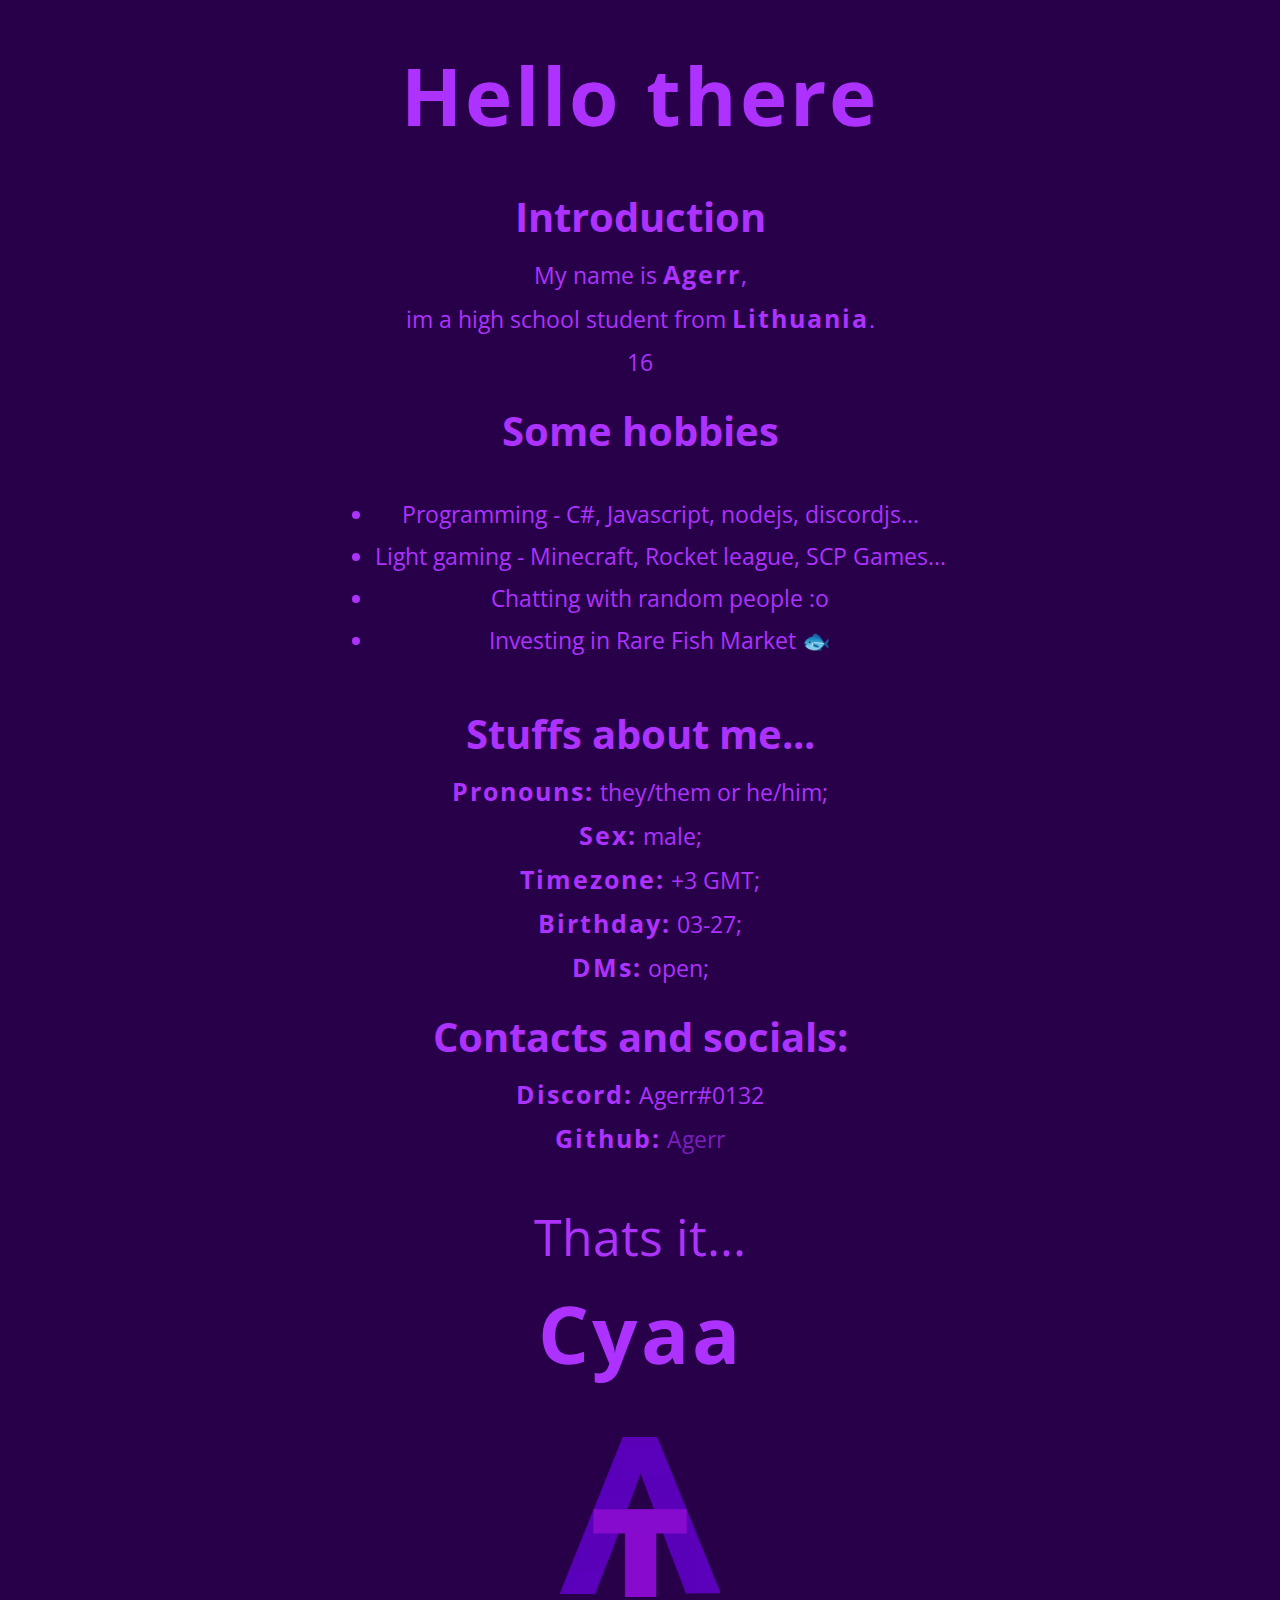
==== agerr/index.html @ 880100b1 "Finished up rest off stuff" ====
<!DOCTYPE html>
<html lang="en">
<head>
    <link rel="stylesheet" href="./styles/styles.css">
    <link rel="stylesheet" href="https://fonts.googleapis.com/css?family=Open+Sans">
    <meta charset="UTF-8">
    <meta http-equiv="X-UA-Compatible" content="IE=edge">
    <meta name="viewport" content="width=device-width, initial-scale=1.0">
    <title>/agerr/</title>
</head>
<body>
    <h1>Hello there</h1>
    <section id="intro">
        <h2>Introduction</h2>
        <p>My name is <b>Agerr</b>,</p>
        <br>
        <p>im a high school student from <b>Lithuania</b>.</p>
        <br>
        <p>16</p>
    </section>
    <section id="hobbies">
        <h2>Some hobbies</h2>
        <ul>
            <li>Programming - C#, Javascript, nodejs, discordjs...</li>
            <li>Light gaming - Minecraft, Rocket league, SCP Games...</li>
            <li>Chatting with random people :o</li>
            <li>Investing in Rare Fish Market 🐟</li>
        </ul>
    </section>
    <section id="info">
        <h2>Stuffs about me...</h2>
        <p> <b>Pronouns:</b> they/them or he/him;</p>
        <br>
        <p> <b>Sex:</b> male;</p>
        <br>
        <p> <b>Timezone:</b> +3 GMT;</p>
        <br>
        <p> <b>Birthday:</b> 03-27;</p>
        <br>
        <p> <b>DMs:</b> open;</p>
    </section>
    <section id="contacts">
        <h2>Contacts and socials:</h2>
        <p> <b>Discord:</b> Agerr#0132</p>
        <br>
        <p> <b>Github:</b> <a href="https://github.com/Agerr">Agerr</a> </p>
        <br>
        <p id="lastp">Thats it...</p>
    </section>
    <h1>Cyaa</h1>
    <img id="logo" src="./images/Logo purple.png" alt="./images/Logo purple.png">
</body>
</html>
---- agerr/styles/styles.css ----
html {
    font-size: 23px;
    font-family: "Open Sans", sans-serif;

    color: #ad32ff;
    background-color: #280049;
}

h1 {
    font-size: 80px;
    text-align: center;
    letter-spacing: 3px;

    margin: 40px auto;
}

h2 {
    font-size: 40px;
    text-align: center;

    margin-top: 40px;
    margin-bottom: 30px;
}

p {
    text-align: center;
    line-height: 1px;

    margin: 5px auto;
}

ul {
    display: table;
    margin: 0 auto;
}

li {
    text-align:center;

    margin: 10px auto;
}

b {
    font-size: 25px;
    letter-spacing: 2px;
}

a {
    text-decoration: none;
    color: #ad32ff9f;
    cursor: pointer;
}

#lastp {
    font-size: 50px;

    margin-top: 60px;
}

#logo {
    display: block;
    width: 160px;

    margin: auto;
    margin-top: 50px;
}
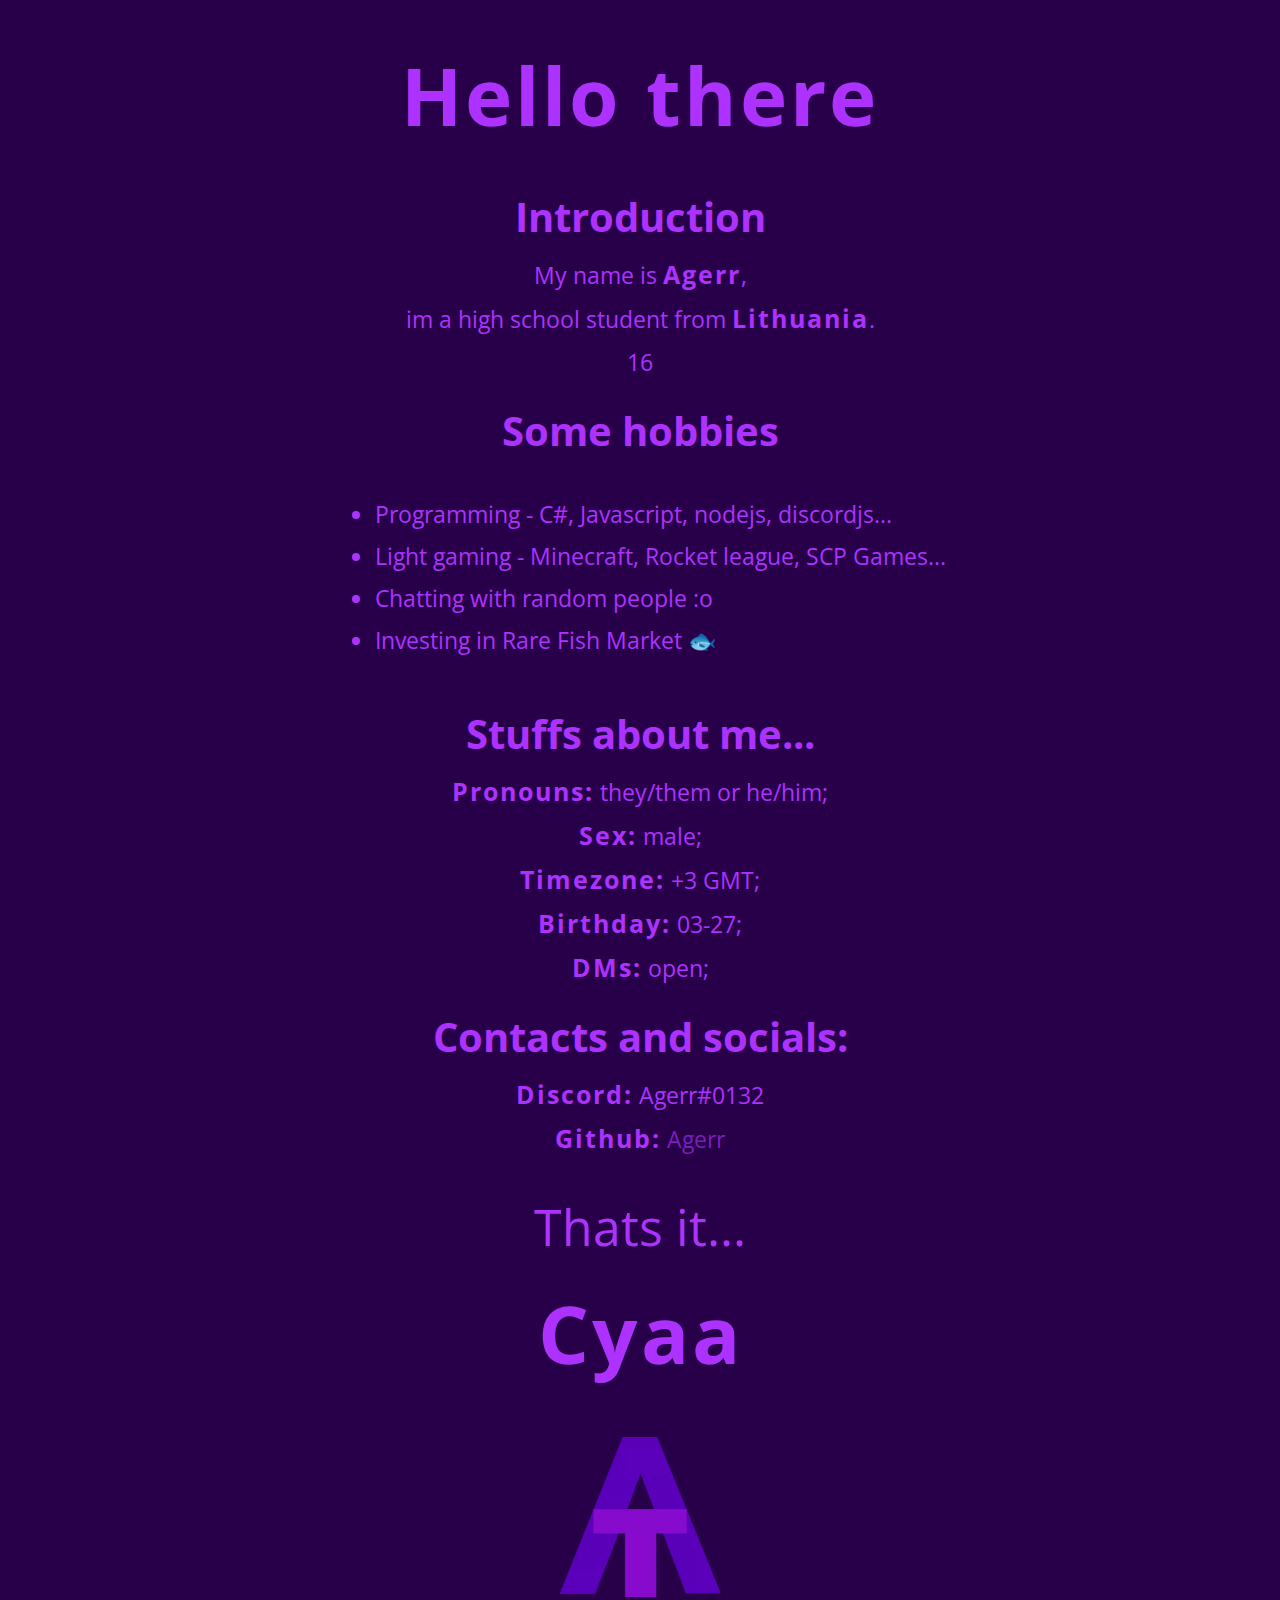
==== commit 2b03af5a: "Added property elements" ====
--- a/agerr/index.html
+++ b/agerr/index.html
@@ -4,6 +4,9 @@
     <link rel="stylesheet" href="./styles/styles.css">
     <link rel="stylesheet" href="https://fonts.googleapis.com/css?family=Open+Sans">
     <meta charset="UTF-8">
+    <meta property="og:title" content="Hello there">
+    <meta property="og:type" content="website">
+    <meta property="og:description" content="/agerr/">
     <meta http-equiv="X-UA-Compatible" content="IE=edge">
     <meta name="viewport" content="width=device-width, initial-scale=1.0">
     <title>/agerr/</title>
--- a/agerr/styles/styles.css
+++ b/agerr/styles/styles.css
@@ -35,7 +35,7 @@
 }
 
 li {
-    text-align:center;
+    text-align: left;
 
     margin: 10px auto;
 }
@@ -54,7 +54,7 @@
 #lastp {
     font-size: 50px;
 
-    margin-top: 60px;
+    margin: 50px auto;
 }
 
 #logo {
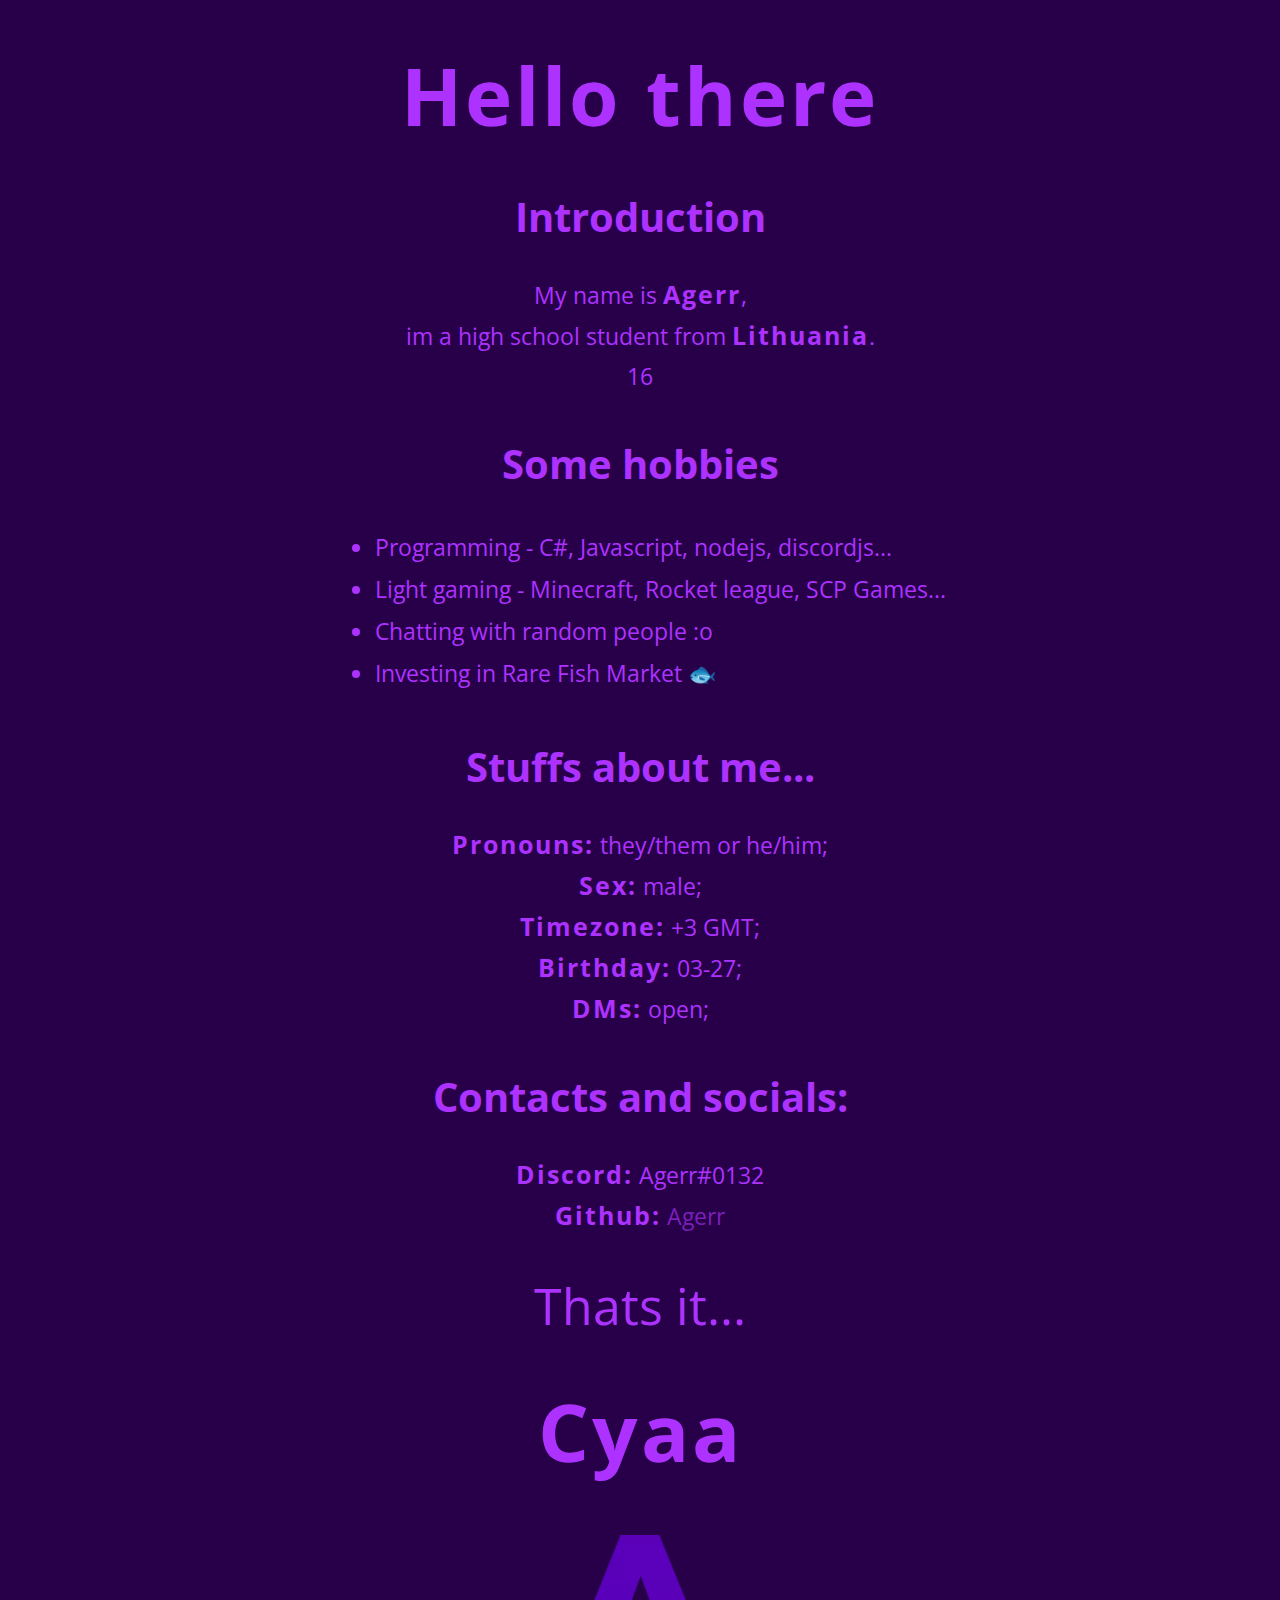
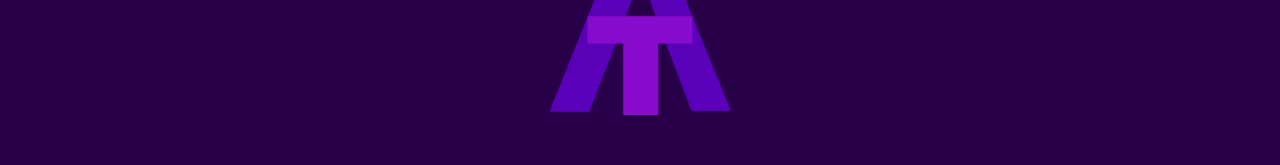
==== commit 971f1f0e: "Fixed paragrapths" ====
--- a/agerr/index.html
+++ b/agerr/index.html
@@ -15,11 +15,11 @@
     <h1>Hello there</h1>
     <section id="intro">
         <h2>Introduction</h2>
-        <p>My name is <b>Agerr</b>,</p>
-        <br>
-        <p>im a high school student from <b>Lithuania</b>.</p>
-        <br>
-        <p>16</p>
+        <p>
+            My name is <b>Agerr</b>,
+            <br>im a high school student from <b>Lithuania</b>.
+            <br>16
+        </p>
     </section>
     <section id="hobbies">
         <h2>Some hobbies</h2>
@@ -32,22 +32,20 @@
     </section>
     <section id="info">
         <h2>Stuffs about me...</h2>
-        <p> <b>Pronouns:</b> they/them or he/him;</p>
-        <br>
-        <p> <b>Sex:</b> male;</p>
-        <br>
-        <p> <b>Timezone:</b> +3 GMT;</p>
-        <br>
-        <p> <b>Birthday:</b> 03-27;</p>
-        <br>
-        <p> <b>DMs:</b> open;</p>
+        <p>
+            <b>Pronouns:</b> they/them or he/him;
+            <br><b>Sex:</b> male;
+            <br><b>Timezone:</b> +3 GMT;
+            <br><b>Birthday:</b> 03-27;
+            <br><b>DMs:</b> open;
+        </p>
     </section>
     <section id="contacts">
         <h2>Contacts and socials:</h2>
-        <p> <b>Discord:</b> Agerr#0132</p>
-        <br>
-        <p> <b>Github:</b> <a href="https://github.com/Agerr">Agerr</a> </p>
-        <br>
+        <p>
+            <b>Discord:</b> Agerr#0132
+            <br><b>Github:</b> <a href="https://github.com/Agerr">Agerr</a>
+        </p>
         <p id="lastp">Thats it...</p>
     </section>
     <h1>Cyaa</h1>
--- a/agerr/styles/styles.css
+++ b/agerr/styles/styles.css
@@ -24,7 +24,7 @@
 
 p {
     text-align: center;
-    line-height: 1px;
+    line-height: 40px;
 
     margin: 5px auto;
 }
@@ -59,8 +59,7 @@
 
 #logo {
     display: block;
-    width: 160px;
+    width: 180px;
 
-    margin: auto;
-    margin-top: 50px;
+    margin: 50px auto;
 }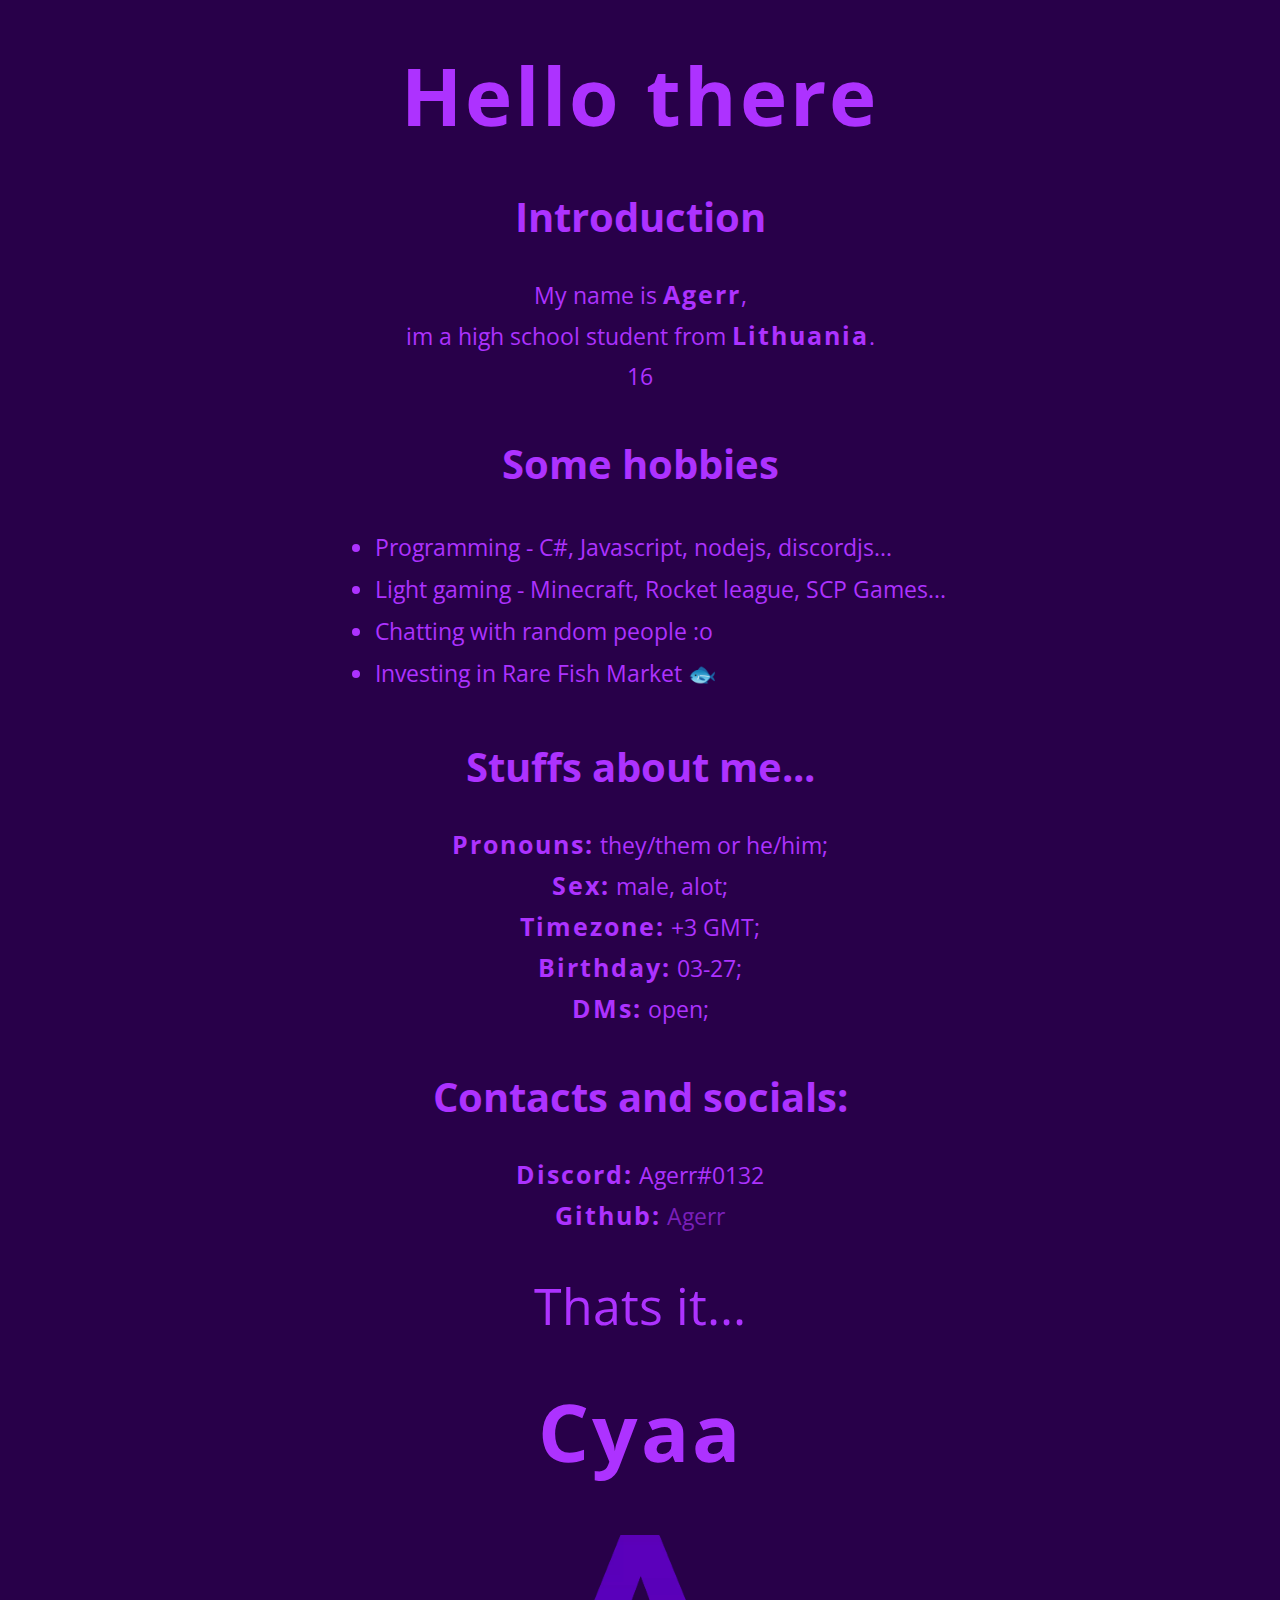
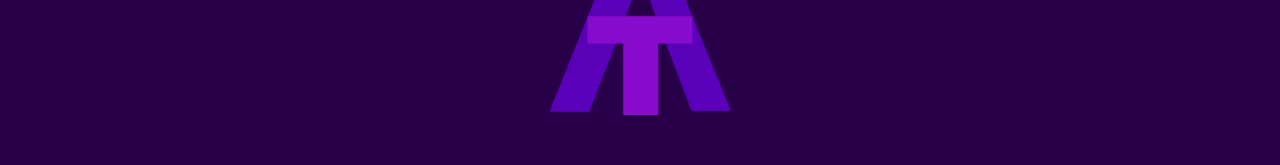
==== commit 230dd3e3: "Update index.html" ====
--- a/agerr/index.html
+++ b/agerr/index.html
@@ -34,7 +34,7 @@
         <h2>Stuffs about me...</h2>
         <p>
             <b>Pronouns:</b> they/them or he/him;
-            <br><b>Sex:</b> male;
+            <br><b>Sex:</b> male, alot;
             <br><b>Timezone:</b> +3 GMT;
             <br><b>Birthday:</b> 03-27;
             <br><b>DMs:</b> open;
@@ -51,4 +51,4 @@
     <h1>Cyaa</h1>
     <img id="logo" src="./images/Logo purple.png" alt="./images/Logo purple.png">
 </body>
-</html>+</html>
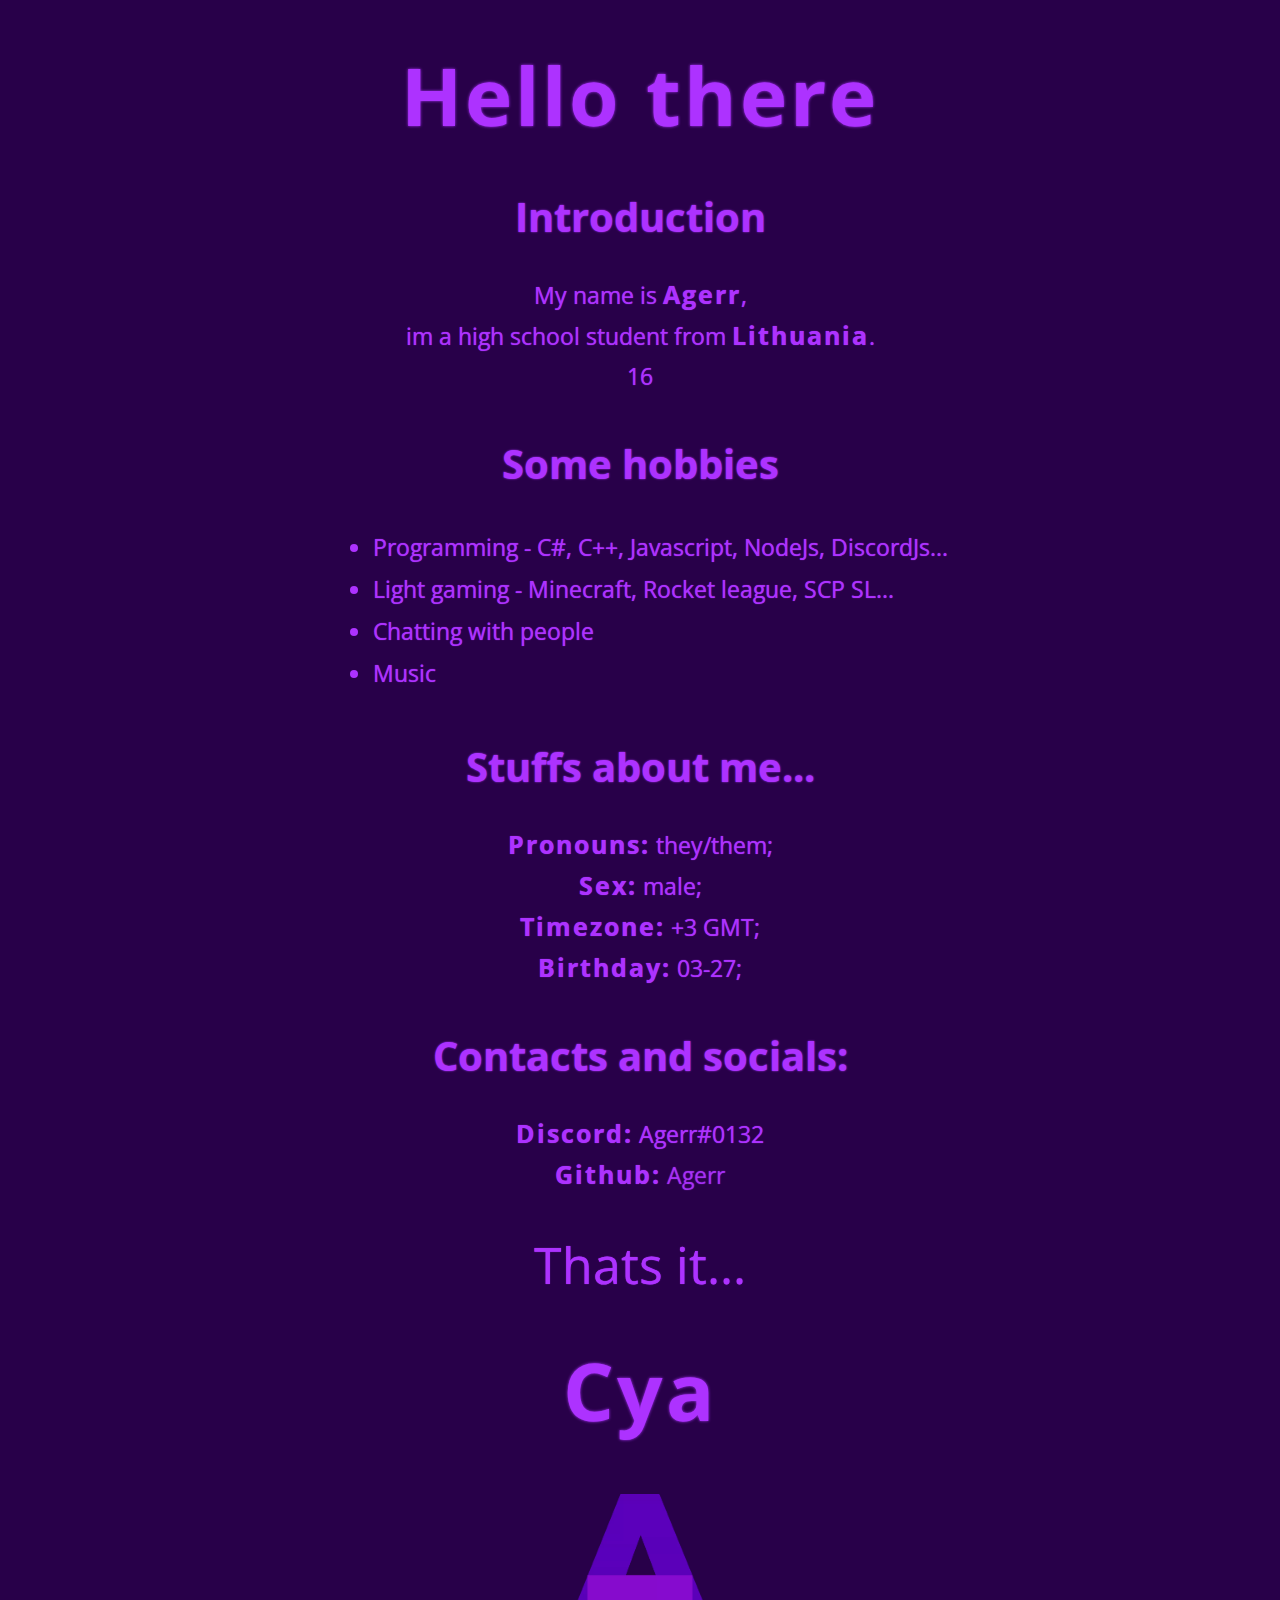
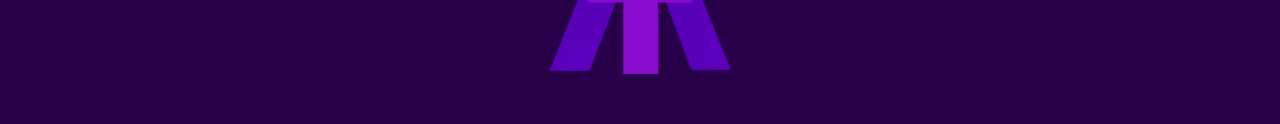
==== commit 3353c289: "Update" ====
--- a/agerr/index.html
+++ b/agerr/index.html
@@ -24,20 +24,19 @@
     <section id="hobbies">
         <h2>Some hobbies</h2>
         <ul>
-            <li>Programming - C#, Javascript, nodejs, discordjs...</li>
-            <li>Light gaming - Minecraft, Rocket league, SCP Games...</li>
-            <li>Chatting with random people :o</li>
-            <li>Investing in Rare Fish Market 🐟</li>
+            <li>Programming - C#, C++, Javascript, NodeJs, DiscordJs...</li>
+            <li>Light gaming - Minecraft, Rocket league, SCP SL...</li>
+            <li>Chatting with people</li>
+            <li>Music</li>
         </ul>
     </section>
     <section id="info">
         <h2>Stuffs about me...</h2>
         <p>
-            <b>Pronouns:</b> they/them or he/him;
-            <br><b>Sex:</b> male, alot;
+            <b>Pronouns:</b> they/them;
+            <br><b>Sex:</b> male;
             <br><b>Timezone:</b> +3 GMT;
             <br><b>Birthday:</b> 03-27;
-            <br><b>DMs:</b> open;
         </p>
     </section>
     <section id="contacts">
@@ -48,7 +47,7 @@
         </p>
         <p id="lastp">Thats it...</p>
     </section>
-    <h1>Cyaa</h1>
+    <h1>Cya</h1>
     <img id="logo" src="./images/Logo purple.png" alt="./images/Logo purple.png">
 </body>
 </html>
--- a/agerr/styles/styles.css
+++ b/agerr/styles/styles.css
@@ -10,6 +10,7 @@
     font-size: 80px;
     text-align: center;
     letter-spacing: 3px;
+    text-shadow: 0px 0px 3px #ad32ff;
 
     margin: 40px auto;
 }
@@ -17,6 +18,7 @@
 h2 {
     font-size: 40px;
     text-align: center;
+    text-shadow: 0px 0px 2px #ad32ff;
 
     margin-top: 40px;
     margin-bottom: 30px;
@@ -25,6 +27,7 @@
 p {
     text-align: center;
     line-height: 40px;
+    text-shadow: 0px 0px 1px #ad32ff;
 
     margin: 5px auto;
 }
@@ -32,6 +35,7 @@
 ul {
     display: table;
     margin: 0 auto;
+    text-shadow: 0px 0px 1px #ad32ff;
 }
 
 li {
@@ -62,4 +66,4 @@
     width: 180px;
 
     margin: 50px auto;
-}+}
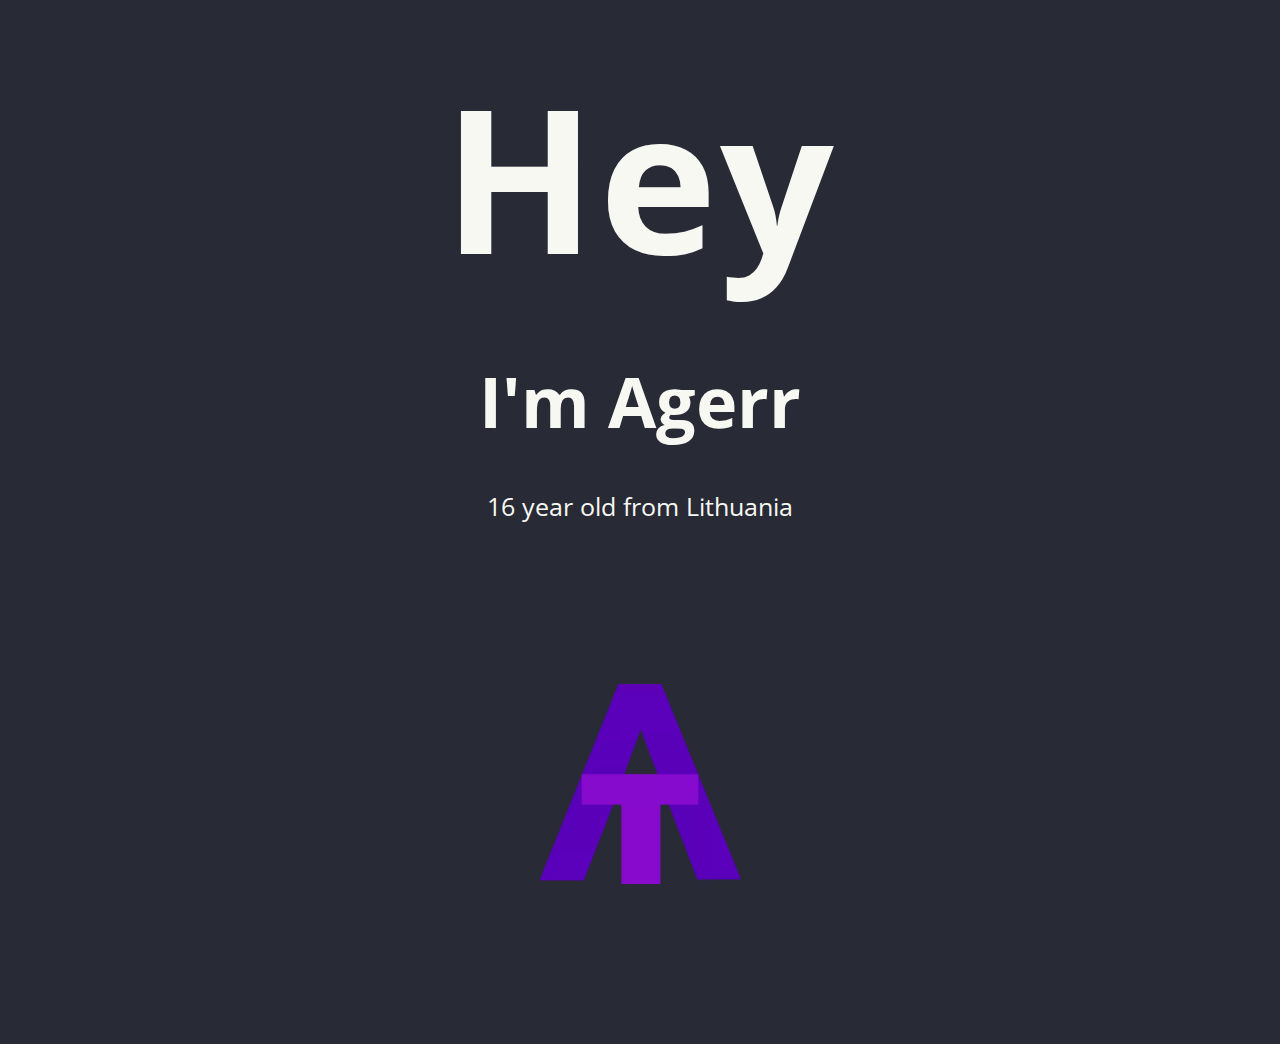
==== commit ea9ca8dd: "upodate" ====
--- a/agerr/index.html
+++ b/agerr/index.html
@@ -12,42 +12,11 @@
     <title>/agerr/</title>
 </head>
 <body>
-    <h1>Hello there</h1>
-    <section id="intro">
-        <h2>Introduction</h2>
-        <p>
-            My name is <b>Agerr</b>,
-            <br>im a high school student from <b>Lithuania</b>.
-            <br>16
-        </p>
-    </section>
-    <section id="hobbies">
-        <h2>Some hobbies</h2>
-        <ul>
-            <li>Programming - C#, C++, Javascript, NodeJs, DiscordJs...</li>
-            <li>Light gaming - Minecraft, Rocket league, SCP SL...</li>
-            <li>Chatting with people</li>
-            <li>Music</li>
-        </ul>
-    </section>
-    <section id="info">
-        <h2>Stuffs about me...</h2>
-        <p>
-            <b>Pronouns:</b> they/them;
-            <br><b>Sex:</b> male;
-            <br><b>Timezone:</b> +3 GMT;
-            <br><b>Birthday:</b> 03-27;
-        </p>
-    </section>
-    <section id="contacts">
-        <h2>Contacts and socials:</h2>
-        <p>
-            <b>Discord:</b> Agerr#0132
-            <br><b>Github:</b> <a href="https://github.com/Agerr">Agerr</a>
-        </p>
-        <p id="lastp">Thats it...</p>
-    </section>
-    <h1>Cya</h1>
+    <h1>Hey</h1>
+    <h2>I'm Agerr</h2>
+    <p>
+        <br>16 year old from Lithuania
+    </p>
     <img id="logo" src="./images/Logo purple.png" alt="./images/Logo purple.png">
 </body>
 </html>
--- a/agerr/styles/styles.css
+++ b/agerr/styles/styles.css
@@ -1,69 +1,43 @@
 html {
-    font-size: 23px;
+    font-size: 25px;
     font-family: "Open Sans", sans-serif;
 
-    color: #ad32ff;
-    background-color: #280049;
+    color: #f8f8f2;
+    background-color: #282a36;
 }
 
 h1 {
-    font-size: 80px;
+    font-size: 200px;
     text-align: center;
     letter-spacing: 3px;
-    text-shadow: 0px 0px 3px #ad32ff;
 
     margin: 40px auto;
 }
 
 h2 {
-    font-size: 40px;
+    font-size: 70px;
     text-align: center;
-    text-shadow: 0px 0px 2px #ad32ff;
 
     margin-top: 40px;
-    margin-bottom: 30px;
+    margin-bottom: 0px;
 }
 
 p {
     text-align: center;
-    line-height: 40px;
-    text-shadow: 0px 0px 1px #ad32ff;
+    line-height: 35px;
 
     margin: 5px auto;
 }
 
-ul {
-    display: table;
-    margin: 0 auto;
-    text-shadow: 0px 0px 1px #ad32ff;
-}
-
-li {
-    text-align: left;
-
-    margin: 10px auto;
-}
-
-b {
-    font-size: 25px;
-    letter-spacing: 2px;
-}
-
 a {
     text-decoration: none;
-    color: #ad32ff9f;
+    color: #f8f8f2;
     cursor: pointer;
-}
-
-#lastp {
-    font-size: 50px;
-
-    margin: 50px auto;
 }
 
 #logo {
     display: block;
-    width: 180px;
+    width: 200px;
 
-    margin: 50px auto;
-}
+    margin: 160px auto;
+}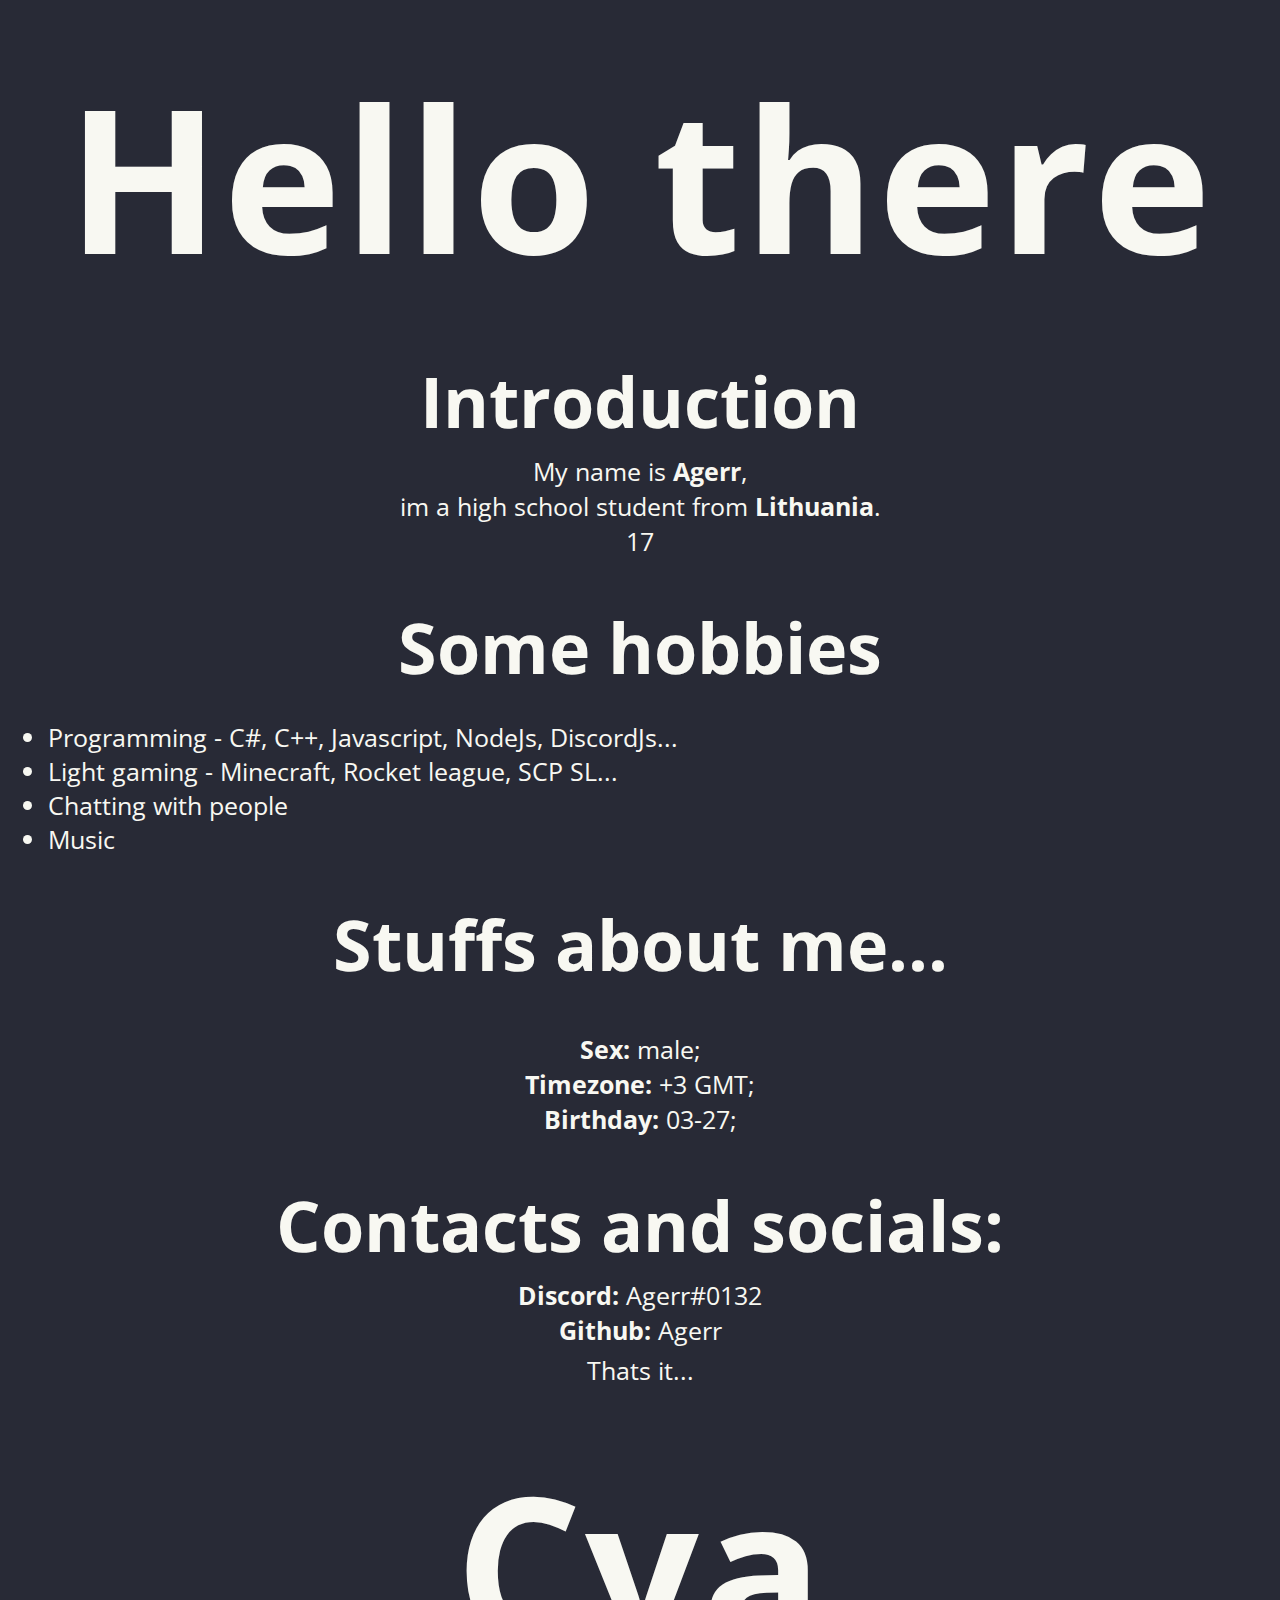
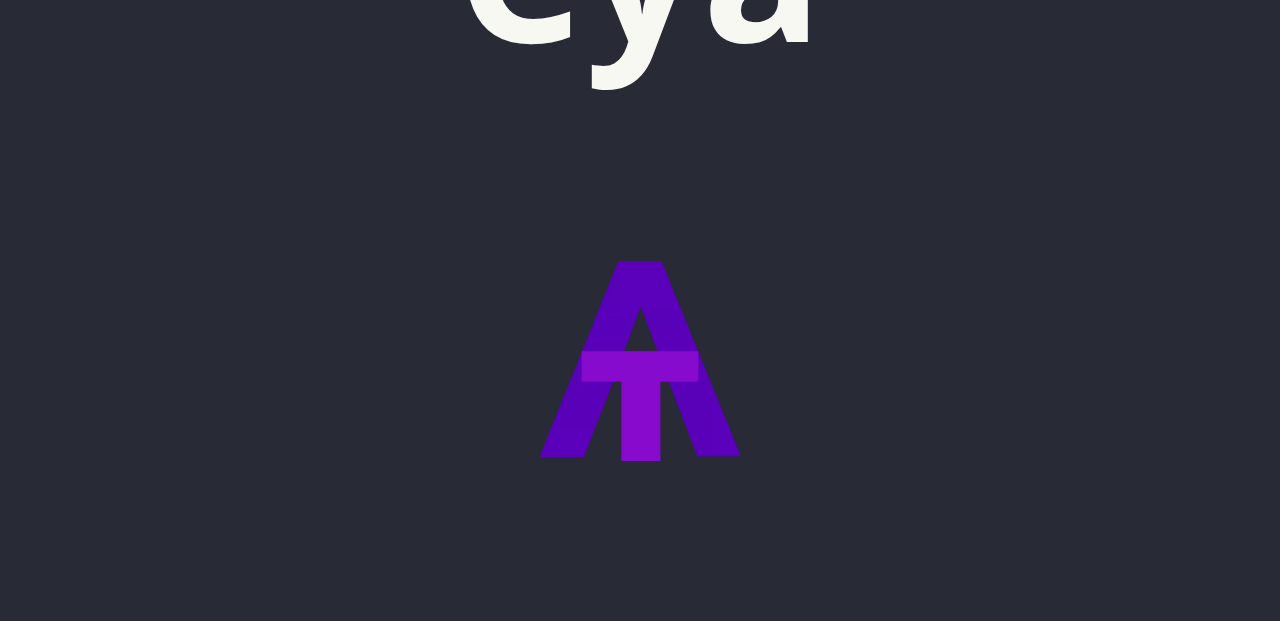
==== commit c9a21c30: "Update index.html" ====
--- a/agerr/index.html
+++ b/agerr/index.html
@@ -12,11 +12,41 @@
     <title>/agerr/</title>
 </head>
 <body>
-    <h1>Hey</h1>
-    <h2>I'm Agerr</h2>
-    <p>
-        <br>16 year old from Lithuania
-    </p>
+    <h1>Hello there</h1>
+    <section id="intro">
+        <h2>Introduction</h2>
+        <p>
+            My name is <b>Agerr</b>,
+            <br>im a high school student from <b>Lithuania</b>.
+            <br>17
+        </p>
+    </section>
+    <section id="hobbies">
+        <h2>Some hobbies</h2>
+        <ul>
+            <li>Programming - C#, C++, Javascript, NodeJs, DiscordJs...</li>
+            <li>Light gaming - Minecraft, Rocket league, SCP SL...</li>
+            <li>Chatting with people</li>
+            <li>Music</li>
+        </ul>
+    </section>
+    <section id="info">
+        <h2>Stuffs about me...</h2>
+        <p>
+            <br><b>Sex:</b> male;
+            <br><b>Timezone:</b> +3 GMT;
+            <br><b>Birthday:</b> 03-27;
+        </p>
+    </section>
+    <section id="contacts">
+        <h2>Contacts and socials:</h2>
+        <p>
+            <b>Discord:</b> Agerr#0132
+            <br><b>Github:</b> <a href="https://github.com/Agerr">Agerr</a>
+        </p>
+        <p id="lastp">Thats it...</p>
+    </section>
+    <h1>Cya</h1>
     <img id="logo" src="./images/Logo purple.png" alt="./images/Logo purple.png">
 </body>
 </html>
